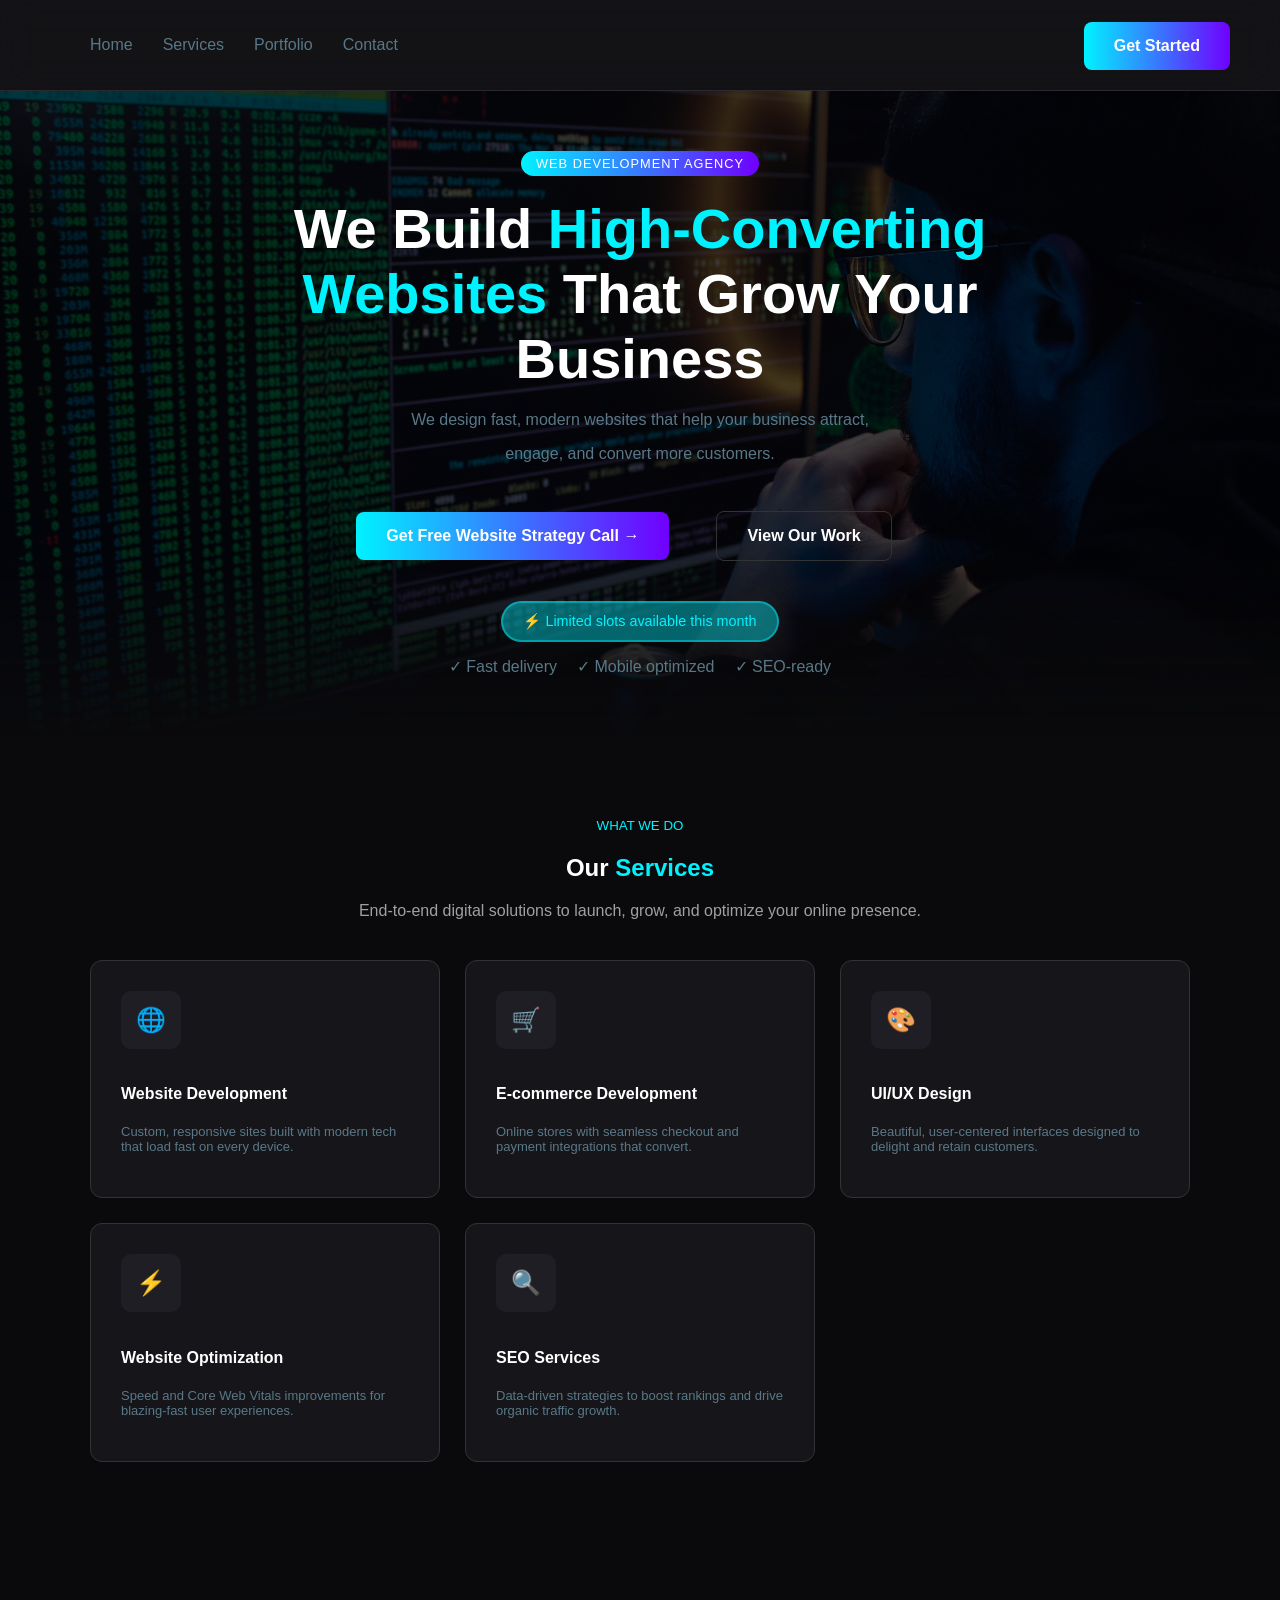
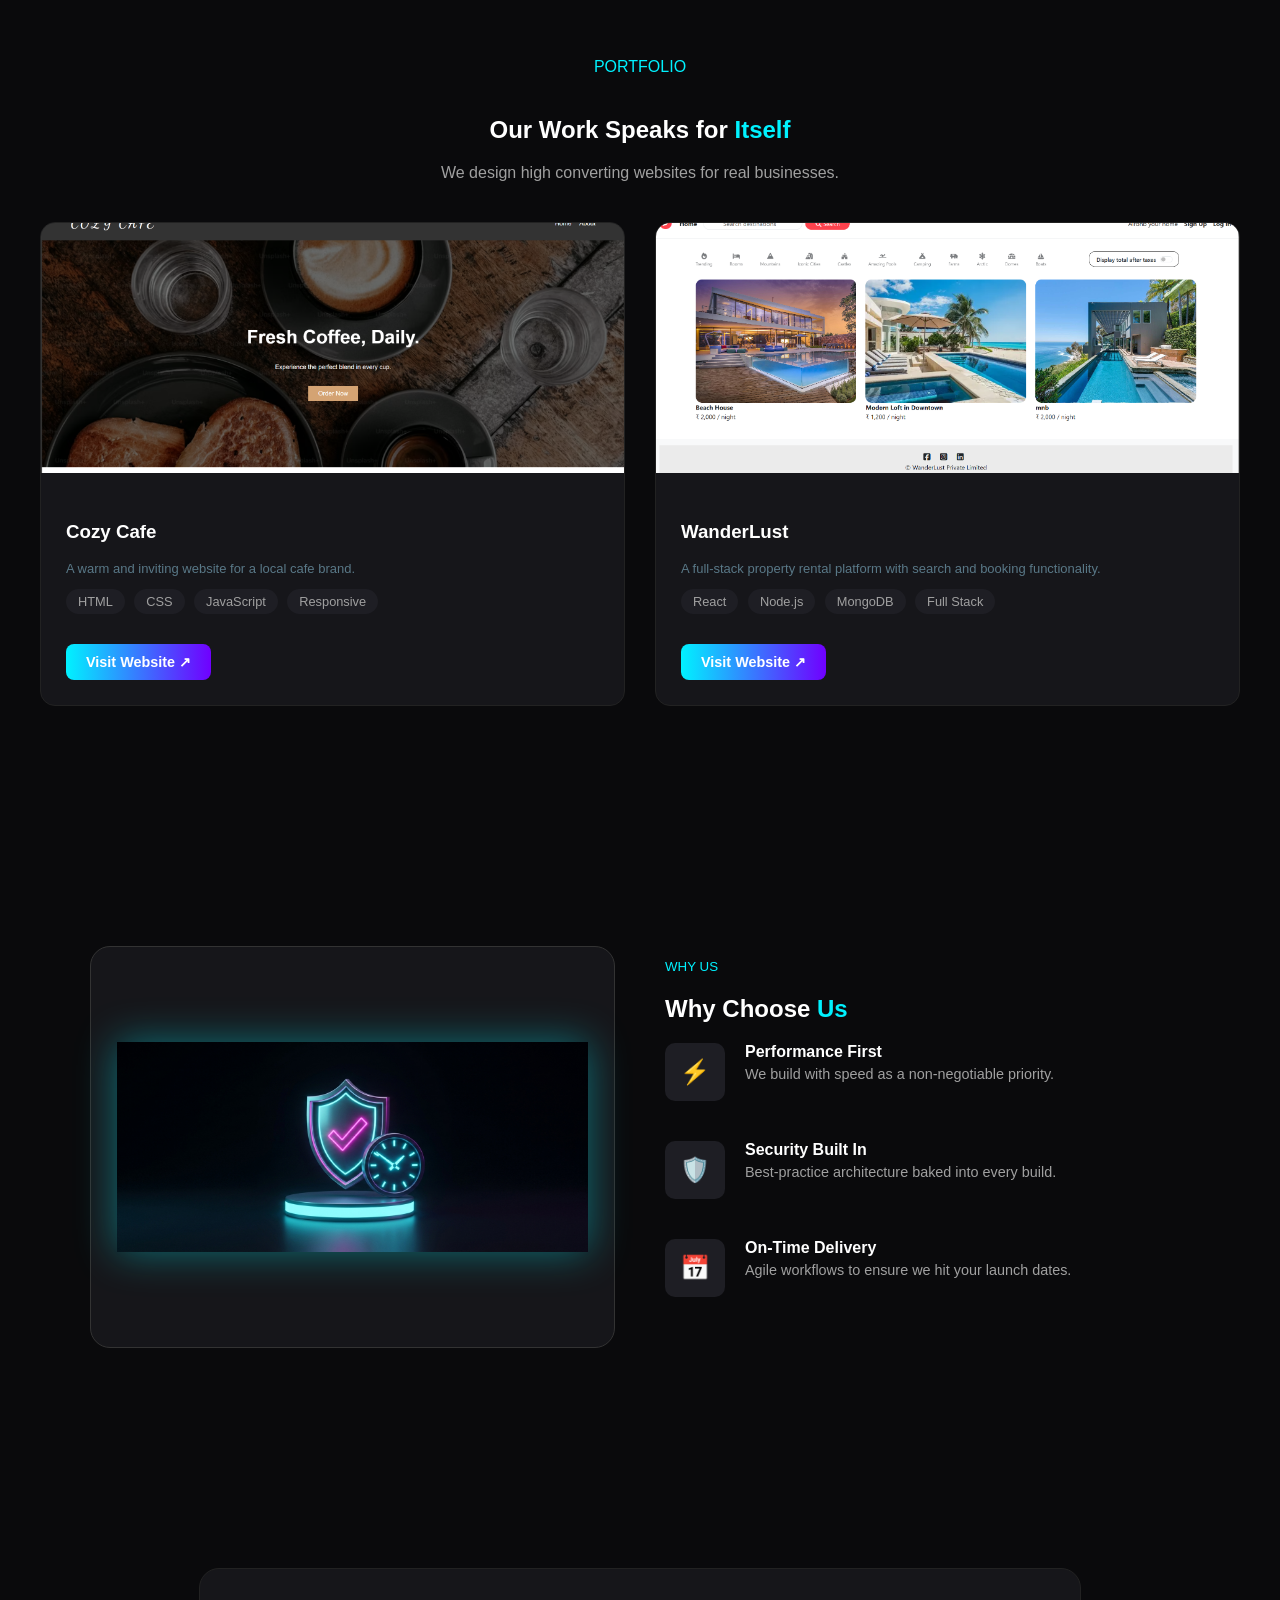
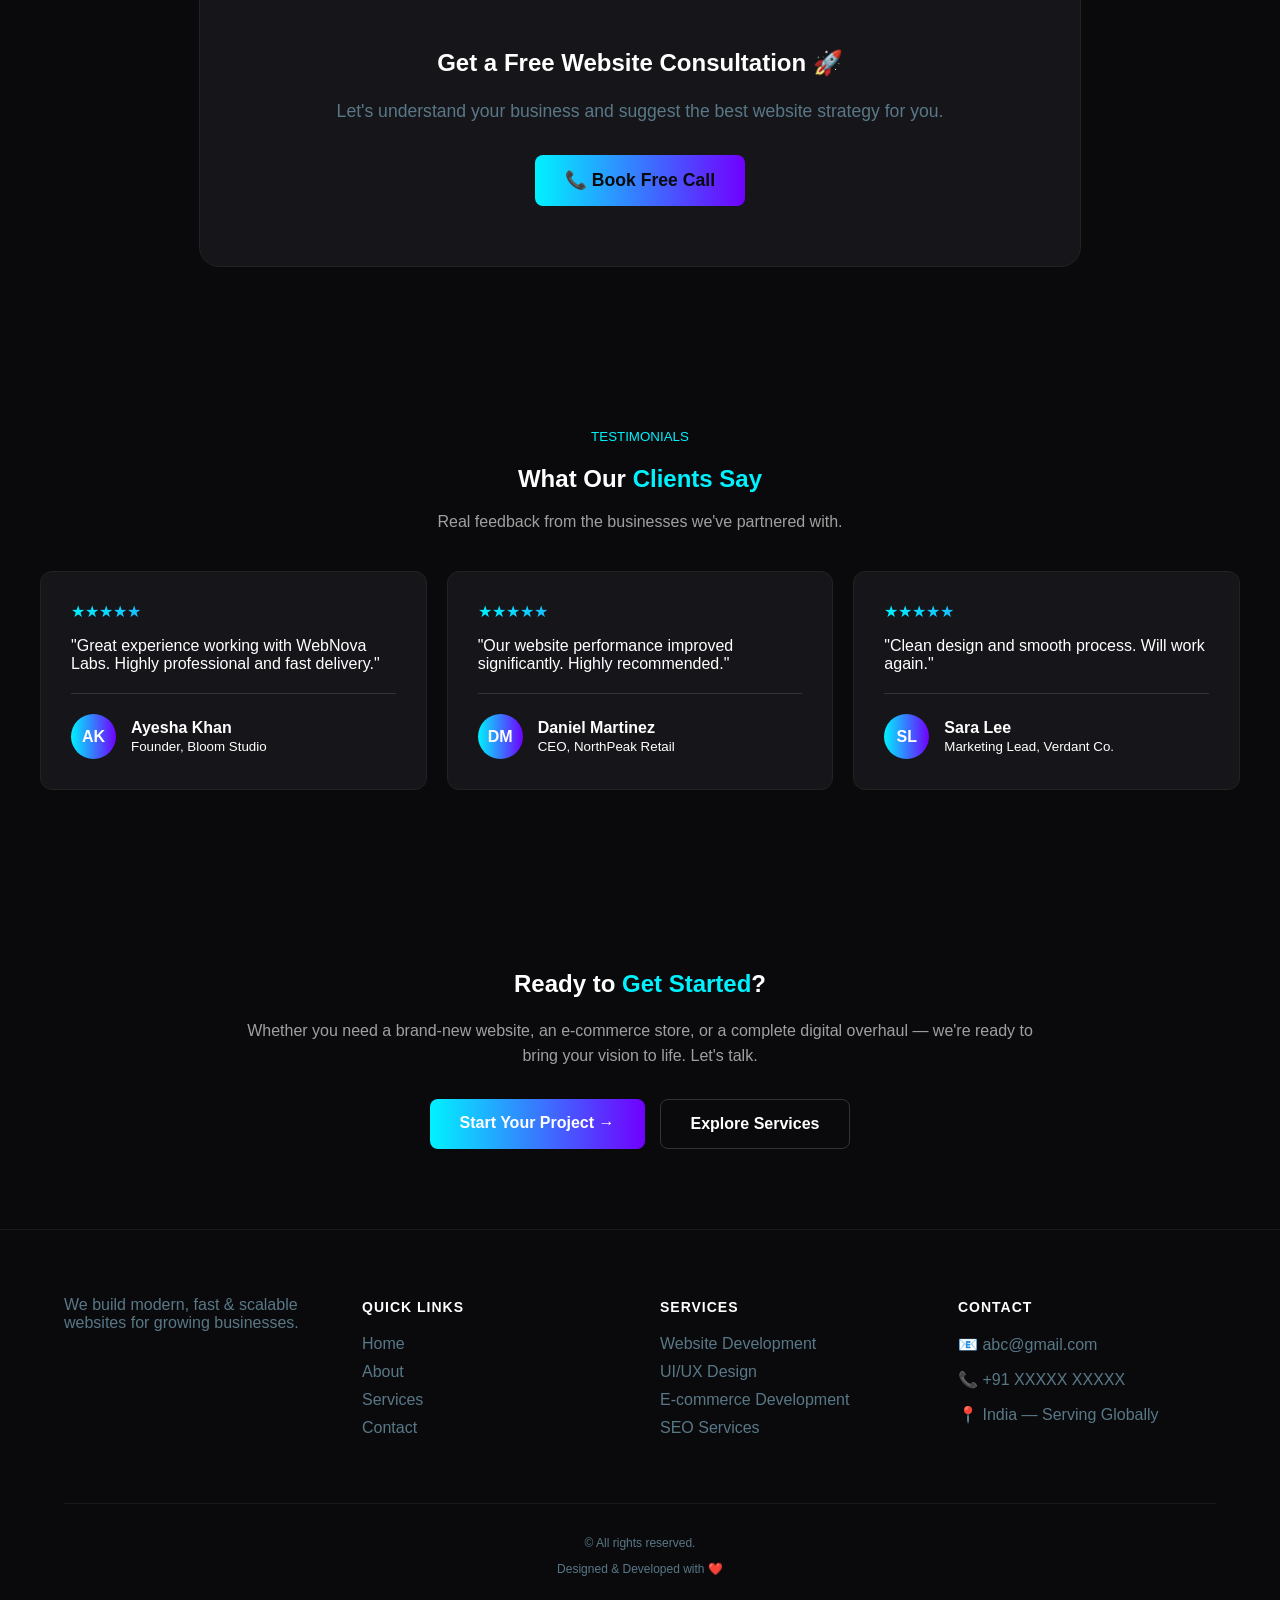
==== index.html @ 8cc88020 "first commit" ====
<!DOCTYPE html>
<html lang="en">
<head>
    <meta charset="UTF-8">
    <meta name="viewport" content="width=device-width, initial-scale=1.0">
    <title>WebNova Labs | High-Performance Web Development</title>
    <link rel="stylesheet" href="style.css">
</head>
<body>
    <header>
        <nav class="navbar">
            <ul class="nav-links">
                <li><a href="#home">Home</a></li>
                <li><a href="#services">Services</a></li>
                <li><a href="#portfolio">Portfolio</a></li>
                <li><a href="contact.html">Contact</a></li>
            </ul>

            <a href="contact.html" class="primary-btn">Get Started</a>

            <div class="hamburger" id="hamburger">
                <div class="bar"></div>
                <div class="bar"></div>
                <div class="bar"></div>
            </div>
        </nav>
    </header>

    <!-- Hero Section -->
    <section class="hero">
        <div class="hero-tag">WEB DEVELOPMENT AGENCY</div>
        <h1>We Build <span class="highlight">High-Converting Websites</span> That Grow Your Business</h1>
        <p>We design fast, modern websites that help your business attract,</p>
        <p>engage, and convert more customers.</p>
        <div class="cta-group">
            <a href="contact.html" class="primary-btn">Get Free Website Strategy Call →</a>
            <a href="#portfolio" class="secondary-btn">View Our Work</a>
        </div>
        <div class="hero-footer">
            <div class="badge"><span class="highlight">⚡ Limited slots available this month</span></div>
            <div class="features-list">
                <span>✓ Fast delivery</span> <span>✓ Mobile optimized</span> <span>✓ SEO-ready</span>
            </div>
        </div>
    </section>

    <!-- Services -->
    <section id="services" class="services">
        <small><span class="highlight">WHAT WE DO</span></small>
        <h2>Our <span class="highlight">Services</span></h2>
        <p class="subtitle">End-to-end digital solutions to launch, grow, and optimize your online presence.</p>
        <div class="services-grid">
            <div class="card">
                <div class="f-icon">🌐</div>
                <h4>Website Development</h4>
                <p>Custom, responsive sites built with modern tech that load fast on every device.</p>
            </div>
            <div class="card">
                <div class="f-icon">🛒</div>
                <h4>E-commerce Development</h4>
                <p>Online stores with seamless checkout and payment integrations that convert.</p>
            </div>
            <div class="card">
                <div class="f-icon">🎨</div>
                <h4>UI/UX Design</h4>
                <p>Beautiful, user-centered interfaces designed to delight and retain customers.</p>
            </div>
            <div class="card">
                <div class="f-icon">⚡</div>
                <h4>Website Optimization</h4>
                <p>Speed and Core Web Vitals improvements for blazing-fast user experiences.</p>
            </div>
            <div class="card">
                <div class="f-icon">🔍</div>
                <h4>SEO Services</h4>
                <p>Data-driven strategies to boost rankings and drive organic traffic growth.</p>
            </div>
        </div>
    </section>

    <!-- Portfolio Preview -->
    <section id="portfolio" class="portfolio">
        <p class="subtitle"><span class="highlight">PORTFOLIO</span></p>
        <h2>Our Work Speaks for <span class="highlight">Itself</span></h2>
        <p class="subtitle">We design high converting websites for real businesses.</p>
        
        <div class="portfolio-grid">
            <div class="project-card">
                <img src="portfolio1.png" alt="Cozy Cafe">
                <div class="project-content">
                    <h3>Cozy Cafe</h3>
                    <p>A warm and inviting website for a local cafe brand.</p>
                    <div class="tags">
                        <span>HTML</span> <span>CSS</span> <span>JavaScript</span> <span>Responsive</span>
                    </div>
                    <div class="project-btns">
                        <a href="https://illustrious-banoffee-2e2da3.netlify.app/" class="primary-btn">Visit Website ↗</a>
                    </div>
                </div>
            </div>

            <div class="project-card">
                <img src="portfolio2.png" alt="WanderLust">
                <div class="project-content">
                    <h3>WanderLust</h3>
                    <p>A full-stack property rental platform with search and booking functionality.</p>
                    <div class="tags">
                        <span>React</span> <span>Node.js</span> <span>MongoDB</span> <span>Full Stack</span>
                    </div>
                    <div class="project-btns">
                        <a href="https://wanderlust-yvnn.onrender.com/listings" class="primary-btn">Visit Website ↗</a>
                    </div>
                </div>
            </div>
        </div>
    </section>



    <!-- Why Choose Us -->
    <section id="why-us" class="why-us">
        <div class="why-container">
            <!-- Visual Side -->
            <div class="why-visual">
                <div class="placeholder-box">
                    <img src="Image1.png" alt="Why Choose Us" class="visual-asset">
                </div>
            </div>

            <!-- Content Side -->
            <div class="why-content">
                <small><span class="highlight">WHY US</span></small>
                <h2>Why Choose <span class="highlight">Us</span></h2>
                
                <div class="feature-list">
                    <div class="feature-item">
                        <div class="f-icon">⚡</div>
                        <div>
                            <h4>Performance First</h4>
                            <p>We build with speed as a non-negotiable priority.</p>
                        </div>
                    </div>
                    <div class="feature-item">
                        <div class="f-icon">🛡️</div>
                        <div>
                            <h4>Security Built In</h4>
                            <p>Best-practice architecture baked into every build.</p>
                        </div>
                    </div>
                    <div class="feature-item">
                        <div class="f-icon">📅</div>
                        <div>
                            <h4>On-Time Delivery</h4>
                            <p>Agile workflows to ensure we hit your launch dates.</p>
                        </div>
                    </div>
                </div>
            </div>
        </div>
    </section>

    <!-- CTA section -->
    <section class="cta-banner">
        <div class="cta-box">
            <h2>Get a Free Website Consultation 🚀</h2>
            <p>Let's understand your business and suggest the best website strategy for you.</p>
            <a href="contact.html" class="primary-btn">📞 Book Free Call</a>
        </div>
    </section>


    <!-- Testimonials -->
     <section class="testimonials">
        <small><span class="highlight">TESTIMONIALS</span></small>
        <h2>What Our <span class="highlight">Clients Say</span></h2>
        <p class="subtitle">Real feedback from the businesses we've partnered with.</p>

        <div class="testimonial-grid">
            <!-- Card 1 -->
            <div class="testi-card card">
                <div class="stars">★★★★★</div>
                <p>"Great experience working with WebNova Labs. Highly professional and fast delivery."</p>
                <hr>
                <div class="user-info">
                    <div class="avatar">AK</div>
                    <div><strong>Ayesha Khan</strong><br><small>Founder, Bloom Studio</small></div>
                </div>
            </div>
            <!-- Card 2 -->
            <div class="testi-card card">
                <div class="stars">★★★★★</div>
                <p>"Our website performance improved significantly. Highly recommended."</p>
                <hr>
                <div class="user-info">
                    <div class="avatar">DM</div>
                    <div><strong>Daniel Martinez</strong><br><small>CEO, NorthPeak Retail</small></div>
                </div>
            </div>
            <!-- Card 3 -->
            <div class="testi-card card">
                <div class="stars">★★★★★</div>
                <p>"Clean design and smooth process. Will work again."</p>
                <hr>
                <div class="user-info">
                    <div class="avatar">SL</div>
                    <div><strong>Sara Lee</strong><br><small>Marketing Lead, Verdant Co.</small></div>
                </div>
            </div>
        </div>
    </section>

    <!-- ContactSection -->
    <section class="contact-banner">
        <h2>Ready to <span class="highlight">Get Started</span>?</h2>
        <p>Whether you need a brand-new website, an e-commerce store, or a complete digital overhaul — we're ready to bring your   vision to life. Let's talk.</p>

        <div class="contact-buttons">
            <a href="contact.html" class="primary-btn">Start Your Project →</a>
            <a href="#services" class="secondary-btn">Explore Services</a>
        </div>
    </section>

    <footer class="footer">
        <div class="footer-container">
            <!-- Logo & Tagline -->
            <div class="footer-col">
                <p>We build modern, fast & scalable websites for growing businesses.</p>
            </div>

            <!-- Links Columns -->
            <div class="footer-col">
                <h4>QUICK LINKS</h4>
                <ul>
                    <li><a href="#home">Home</a></li>
                    <li><a href="#about">About</a></li>
                    <li><a href="#services">Services</a></li>
                    <li><a href="contact.html">Contact</a></li>
                </ul>
            </div>

            <div class="footer-col">
                <h4>SERVICES</h4>
                <ul>
                    <li>Website Development</li>
                    <li>UI/UX Design</li>
                    <li>E-commerce Development</li>
                    <li>SEO Services</li>
                </ul>
            </div>

            <!-- Contact Info -->
            <div class="footer-col">
                <h4>CONTACT</h4>
                <p>📧 abc@gmail.com</p>
                <p>📞 +91 XXXXX XXXXX</p>
                <p>📍 India — Serving Globally</p>
            </div>
        </div>

        <!-- Bottom Bar -->
        <div class="footer-bottom">
            <p>&copy; All rights reserved.</p>
            <p>Designed & Developed with ❤️</p>
        </div>
    </footer>


    <div id="mobile-menu" class="mobile-menu">
        <button class="close-btn">&times;</button>
        <ul>
            <li><a href="#home">Home</a></li>
            <li><a href="#about">About</a></li>
            <li><a href="#services">Services</a></li>
            <li><a href="contact.html">Contact</a></li>
        </ul>
        <a href="contact.html" class="primary-btn">Get Started</a>
    </div>
    <script src="app.js"></script>
</body>
</html>
---- style.css ----
/* Modern Dark Theme Variables */
:root {
    --bg-dark: #0a0a0c;
    --card-bg: #16161a;
    --accent-blue: #00f2ff; /* Electric Cyan */
    --text-main: #ffffff;
    --text-muted: #a0a0a0;
    --primary-gradient: linear-gradient(90deg, #00f2ff, #7000ff);
}
body {
    background-color: var(--bg-dark);
    color: var(--text-main);
    font-family: 'Inter', -apple-system, sans-serif;
    overflow-x: hidden;
    margin: 0;
    padding: 0;
}
html {
    scroll-behavior: smooth;
}
h1, h2 { color: var(--text-main); }


/* navbar */
header {
    position: sticky;
    top: 0;
    z-index: 1000;
    width: 100%;
    background-color: rgba(22, 22, 26, 0.8);
    backdrop-filter: blur(20px);
    border-bottom: 1px solid rgba(255, 255, 255, 0.1);
}

.navbar {
    display: flex;
    justify-content: space-between; 
    align-items: flex-end;
    padding: 20px 50px;
}

.nav-links {
    display: flex;
    list-style: none;
    gap: 30px;
}

.nav-links a {
    text-decoration: none;
    color: #597887;
    font-weight: 500;
    transition: 0.3s;
}

.nav-links a:hover {
    color: var(--accent-blue); 
}

.navbar .primary-btn {
    background: linear-gradient(90deg, #00f2ff, #7000ff);
    text-decoration: none;
    border-radius: 8px;
}

.hamburger {
    display: none; 
    cursor: pointer;
    position: relative;
    z-index: 10000; 
}

@media (max-width: 768px) {
    .nav-links { display: none; }
    .navbar .primary-btn {display: none;}
    .hamburger { display: block; margin-left: auto; cursor: pointer; }
    
    .navbar { padding: 20px; }
}

#mobile-menu {
    position: fixed;
    top: 0;
    left: 0;
    width: 100vw;       
    height: 50vh;      
    
    display: flex;
    flex-direction: column;
    justify-content: center;
    align-items: left;
    padding-left: 1rem;
    padding-right: 1rem;

    background-color: var(--bg-dark);
    z-index: 9999;
    
    transform: translateY(-100%);
    transition: transform 0.3s ease-in-out;
}
#mobile-menu.active {
    transform: translateY(0);
}
.mobile-menu .primary-btn{
    margin-right: 3rem;
}


/* Close Button Styling */
.close-btn {
    position: absolute;
    top: 20px;
    right: 20px;
    background: transparent;
    margin-right: 3rem;
    border: none;
    font-size: xx-large;
    color: white;
    cursor: pointer;
}

#mobile-menu ul {
    list-style: none;
    padding: 0;
    text-align: left;
}

#mobile-menu ul li {
    margin: 20px 0;
}

#mobile-menu ul li a {
    color: white;
    text-decoration: none;
    font-size: 1rem;
    font-weight: 600;
}

#mobile-menu .primary-btn {
    margin-top: 10px;
    display: inline-block;
    text-align: center;
}

.bar {
    width: 20px;
    height: 3px;
    background-color: white;
    margin: 5px 0;
    transition: 0.4s;
}


/* Hero Section */
.hero {
    position: relative;
    text-align: center;
    overflow: hidden; 
    width: 100%;
    padding-left: 10px;
    padding-right: 10px;
    box-sizing: border-box;
}
.hero::before {
    content: "";
    position: absolute;
    top: 0;
    left: 0;
    width: 100%;
    height: 100%;
    z-index: -1; 
    
    /* The Background Image */
    background-image: 
        linear-gradient(rgba(0, 0, 0, 0.7), rgba(0, 0, 0, 0.7)), 
        url('hero.jpg');
    background-size: cover;
    background-position: center; 
    
    -webkit-mask-image: linear-gradient(to bottom, black 10%, transparent 100%);
    mask-image: linear-gradient(to bottom, black 70%, transparent 100%);
}
.hero p{
    color: #597887;
}
.cta-group {
    display: flex;
    flex-direction: column;
    gap: 15px;              
    align-items: center;   
    margin-top: 3rem;
}
.hero a {
    margin-right: 0;        
    width: 80%;             
    max-width: 300px;
}
@media (min-width: 600px) {
    .cta-group {
        flex-direction: row;
        justify-content: center;
    }
    .hero a {
        width: auto;
        margin-right: 2rem;
    }
}
.hero-tag { 
    background: var(--primary-gradient); 
    display: inline-block; padding: 5px 15px; 
    border-radius: 20px; font-size: 0.8rem; letter-spacing: 1px;
}
.hero h1 { font-size: 3.5rem; max-width: 800px; margin: 20px auto; }
.hero-footer { margin-top: 40px; }
.badge { 
    background: rgba(0, 242, 255, 0.4); 
    display: inline-block; 
    padding: 10px 20px; 
    border-radius: 50px; 
    border: 2px solid rgba(0, 242, 255, 0.4);
    font-size: 0.9rem; 
    margin-bottom: 15px;
}
.features-list { 
    display: flex; 
    justify-content: center; 
    gap: 20px; 
    color: #597887;
}
@media (max-width: 600px) {
    .hero h1 {
        font-size: 2rem; 
    }
    .hero {
        padding: 60px 10px;
    }
}


/*services section */
.services { text-align: center; padding: 80px 20px; }


.services-grid { 
    display: grid; 
    grid-template-columns: repeat(auto-fit, minmax(300px, 1fr)); 
    gap: 25px; 
    max-width: 1100px; 
    margin: 0 auto 40px; 
}
.services-grid p{
    font-size: small;
    color: #597887;
}
.services .card { 
    padding: 30px; 
    text-align: left; 
    border-radius: 12px; 
    background: #16161a;
}
.f-icon { 
    display: inline-block; 
    background: #1e1e24; 
    padding: 12px; 
    border-radius: 8px; 
    margin-bottom: 15px; 
}


/* Cards & Portfolio */
.card, .project {
    background: var(--card-bg);
    border: 1px solid #333;
    transition: 0.3s;
}

.card:hover {
    border-color: var(--accent-blue);
    transform: translateY(-5px);
    /* box-shadow: 0 10px 20px rgba(233, 31, 31, 0.1); */
    box-shadow: 0 10px 20px rgba(140, 222, 227, 0.6);
}


/* Section Spacing */
section { padding: 60px 20px; text-align: center; }


/* portfolio section */
.portfolio-grid {
    display: grid;
    grid-template-columns: repeat(auto-fit, minmax(400px, 1fr));
    gap: 30px;
    max-width: 1200px;
    margin: 40px auto;
}
.portfolio-grid p{
    font-size: small;
    color: #597887;
}
.project-card {
    background: #16161a;
    border: 1px solid #222;
    border-radius: 15px;
    overflow: hidden;
    text-align: left;
    transition: 0.3s;
}
.project-card:hover {
    border-color: var(--accent-blue);
    transform: translateY(-5px);
    /* box-shadow: 0 10px 20px rgba(233, 31, 31, 0.1); */
    box-shadow: 0 10px 20px rgba(140, 222, 227, 0.6);
}
.project-card img {
    width: 100%;
    height: 250px;
    object-fit: cover;
}

.project-content { padding: 25px; }

.tags span {
    display: inline-block;
    background: #1e1e24;
    padding: 5px 12px;
    border-radius: 20px;
    font-size: 0.8rem;
    color: var(--text-muted);
    margin-right: 5px;
    margin-bottom: 10px;
}

.project-btns {
    display: flex;
    gap: 10px;
    margin-top: 20px;
}

.project-btns .primary-btn { padding: 10px 20px; font-size: 0.9rem; }
.project-btns .secondary-btn { padding: 10px 20px; font-size: 0.9rem; }

.services-grid, .portfolio-grid {
    grid-template-columns: repeat(auto-fit, minmax(280px, 1fr));
    padding: 0 20px; 
}


/* Why Choose Us */
.why-container { 
    display: flex; 
    align-items: center; 
    gap: 50px; 
    max-width: 1100px; 
    margin: auto; 
    padding: 80px 20px; 
}

.visual-asset {
    max-width: 90%;
    max-height: 90%;
    object-fit: cover;
    filter: drop-shadow(0 0 20px rgba(0, 242, 255, 0.4));
}

.why-visual { 
    flex: 1;
}

.why-content { 
    flex: 1;
    text-align: left; 
}

.placeholder-box { 
    background: #16161a; 
    height: 400px; 
    border-radius: 20px; 
    display: flex; 
    align-items: center; 
    justify-content: center; 
    font-size: 5rem;
    border: 1px solid #333;
}

.feature-item { 
    display: flex; 
    align-items: flex-start; 
    gap: 20px; 
    margin-bottom: 25px; 
}

.f-icon { 
    background: #1e1e24; 
    padding: 15px; 
    border-radius: 10px; 
    font-size: 1.5rem;
}

.feature-item h4 { margin: 0; color: white; }
.feature-item p { margin: 5px 0 0; color: var(--text-muted); font-size: 0.9rem; }

@media (max-width: 900px) {
    .why-container {
        flex-direction: column;
        text-align: center;
    }
    .why-content { text-align: center; }
}

/* CTA Container */
.cta-banner { 
    padding: 80px 20px; 
    background-color: var(--bg-dark); 
}

.cta-box {
    max-width: 800px;
    margin: 0 auto;
    padding: 60px 40px;
    background: #16161a; 
    border: 1px solid #222;
    border-radius: 20px;
    text-align: center;
}

.cta-box h2 {
    font-size: 1.5rem;
    margin-bottom: 20px;
    color: var(--text-main);
}

.cta-box p {
    color: #597887;
    font-size: 1.1rem;
    margin-bottom: 30px;
    line-height: 1.6;
}

.cta-box .primary-btn {
    display: inline-flex;
    color: #0a0a0c;
    align-items: center;
    /* gap: 2px; */
    font-size: 1.1rem;
}

.cta-box .icon{
    background-color: transparent;
}


/* Testimonials */
.testimonials { text-align: center; padding: 80px 20px; color: white; }
.highlight { color: var(--accent-blue); }
.subtitle { color: var(--text-muted); margin-bottom: 40px; }

.testimonial-grid { 
    display: grid; 
    grid-template-columns: repeat(auto-fit, minmax(350px, 1fr)); 
    gap: 20px; 
    max-width: 1200px; 
    margin: auto; 
}

.testi-card { 
    background: #16161a; 
    padding: 30px; 
    border-radius: 12px; 
    border: 1px solid #222; 
    text-align: left; 
}
.card:hover {
    border-color: var(--accent-blue);
    transform: translateY(-5px);
    /* box-shadow: 0 10px 20px rgba(233, 31, 31, 0.1); */
    box-shadow: 0 10px 20px rgba(140, 222, 227, 0.6);
}

.stars {
    background: var(--primary-gradient);
    -webkit-background-clip: text; /* For Chrome/Safari/Edge */
    background-clip: text;         /* The official standard */
    -webkit-text-fill-color: transparent;
}

.user-info { 
    display: flex; 
    align-items: center; 
    gap: 15px; 
    margin-top: 20px; 
}

.avatar {
    width: 45px;
    height: 45px;
    border-radius: 50%;
    display: flex;
    align-items: center;
    justify-content: center;
    font-weight: bold;
    color: #fff; 
    background: var(--primary-gradient);
}

hr { border: 0; border-top: 1px solid #333; margin: 20px 0; }

blockquote { font-style: italic; font-size: 1.2rem; margin: 20px auto; max-width: 700px; }


/* Contact Section */
.contact-banner { 
    text-align: center; 
    padding: 80px 20px; 
    max-width: 800px; 
    margin: auto; 
}

.contact-banner p { 
    color: var(--text-muted); 
    margin-bottom: 30px; 
    line-height: 1.6;
}

.contact-buttons { 
    display: flex; 
    justify-content: center; 
    gap: 15px; 
}

.primary-btn {
    background: linear-gradient(90deg, #00f2ff, #7000ff);
    color: white;
    padding: 15px 30px;
    text-decoration: none;
    border: none;
    border-radius: 8px;
    cursor: pointer;
    font-weight: bold;
    transition: 0.3s;
}

.secondary-btn {
    background: transparent;
    color: white;
    padding: 15px 30px;
    text-decoration: none;
    border: 1px solid #333;
    border-radius: 8px;
    cursor: pointer;
    font-weight: bold;
    transition: 0.3s;
}

.secondary-btn:hover { border-color: var(--accent-blue); }

@media (max-width: 600px) {
    .contact-buttons { flex-direction: column; }
}


/* Contact Form */
input, textarea {
    background: #1e1e24;
    border: 1px solid #333;
    color: white;
    padding: 15px;
}

input:focus {
    border-color: var(--accent-blue);
    outline: none;
}


/* Animation classes */
.fade-in {
    opacity: 0;
    transform: translateY(20px);
    transition: opacity 0.8s ease-out, transform 0.8s ease-out;
}

.fade-in.visible {
    opacity: 1;
    transform: translateY(0);
}


/*Contact.html Layout */
.contact-header{ 
   text-align: center;
   margin-top: 1rem;
}

.description{
    color: #597887;
}
.contact-container { 
    display: grid; 
    grid-template-columns: 1fr 1fr; 
    gap: 60px; 
    max-width: 1000px; 
    margin: 50px auto; 
    padding: 20px; 
}

.contact-info {
    display: flex;
    flex-direction: column;
    justify-content: flex-start; 
    text-align: left;            
}

.info-card {
    display: flex;
    align-items: center;
    justify-content: flex-start;
    gap: 20px;
    margin-bottom: 30px;
}

.icon { background: #16161a; padding: 15px; border-radius: 12px; }

.contact-form { 
    background: #16161a; 
    padding: 40px; 
    border-radius: 15px; 
}

.contact-form p, .info-card p{
    color: #597887;
    margin-bottom: 2rem;
    text-align: left;
}

.row { 
    display: grid; 
    grid-template-columns: 1fr 1fr; 
    gap: 25px; 
    margin-bottom: 5px; 
}

.form-group {
    display: flex;
    flex-direction: column;
    margin-bottom: 15px; 
}

.form-group h4 {
    text-align: left;
    margin: 0 0 8px 0; 
    font-size: 0.9rem;
    color: var(--text-main);
    font-weight: 500;
}

.form-group input, .form-group select, .form-group textarea {
    margin-bottom: 0;
    border-radius: 0.7rem;
    padding: 15px; 
    background: #0a0a0c; 
    border: 1px solid #333; 
    color: white; 
    font-size: 1rem;
}

.form-group input:hover, .form-group select:hover, .form-group textarea:hover{
    border-color: var(--accent-blue);
}

select {
    cursor: pointer;
}

.form-group {
    display: flex;
    flex-direction: column;
    width: 100%;
}

.submit-btn { 
    width: 100%; padding: 15px; border: none; border-radius: 8px; 
    background: linear-gradient(90deg, #00f2ff, #7000ff); 
    color: white; font-weight: bold; cursor: pointer; 
}



/* Footer */
.footer {
    background-color: #0a0a0c;
    color: #a0a0a0;
    padding: 50px 5%;
    border-top: 1px solid #1a1a1a;
}

.footer-container {
    display: grid;
    grid-template-columns: repeat(4, 1fr); /* 4 Columns */
    gap: 40px;
}

.footer-col h4 {
    color: #ffffff;
    margin-bottom: 20px;
    font-size: 14px;
    letter-spacing: 1px;
}

.footer-col ul {
    list-style: none;
    padding: 0;
}

.footer-col ul li , .footer p{
    margin-bottom: 10px;
    color: #597887;
}

.footer-col ul li a{
    color: #a0a0a0;
    color: #597887;
    text-decoration: none;
}

.footer-bottom {
    margin-top: 50px;
    padding-top: 20px;
    border-top: 1px solid #1a1a1a;
    text-align: center;
    font-size: 12px;
}

@media (max-width: 900px) {
    .footer-container {
        grid-template-columns: repeat(2, 1fr);
    }
}

@media (max-width: 600px) {
    .footer-container {
        grid-template-columns: 1fr;
    }
}
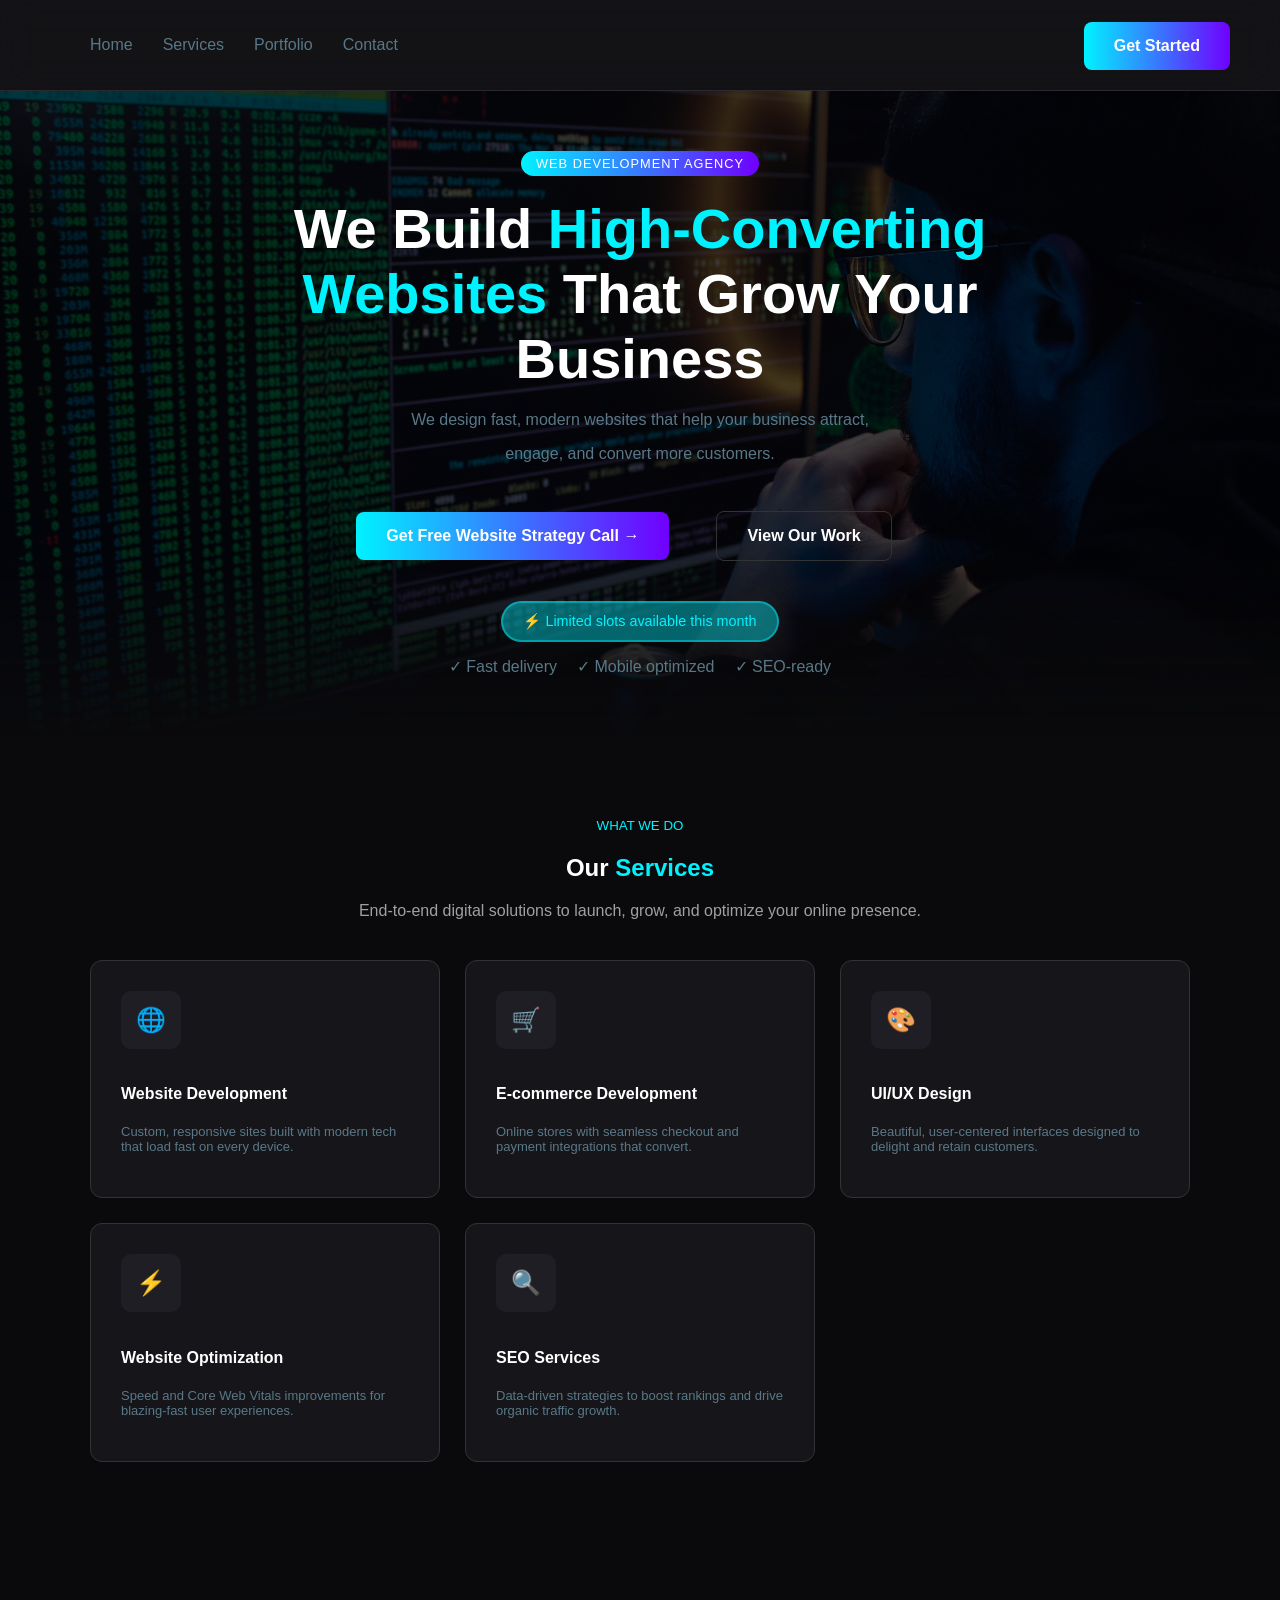
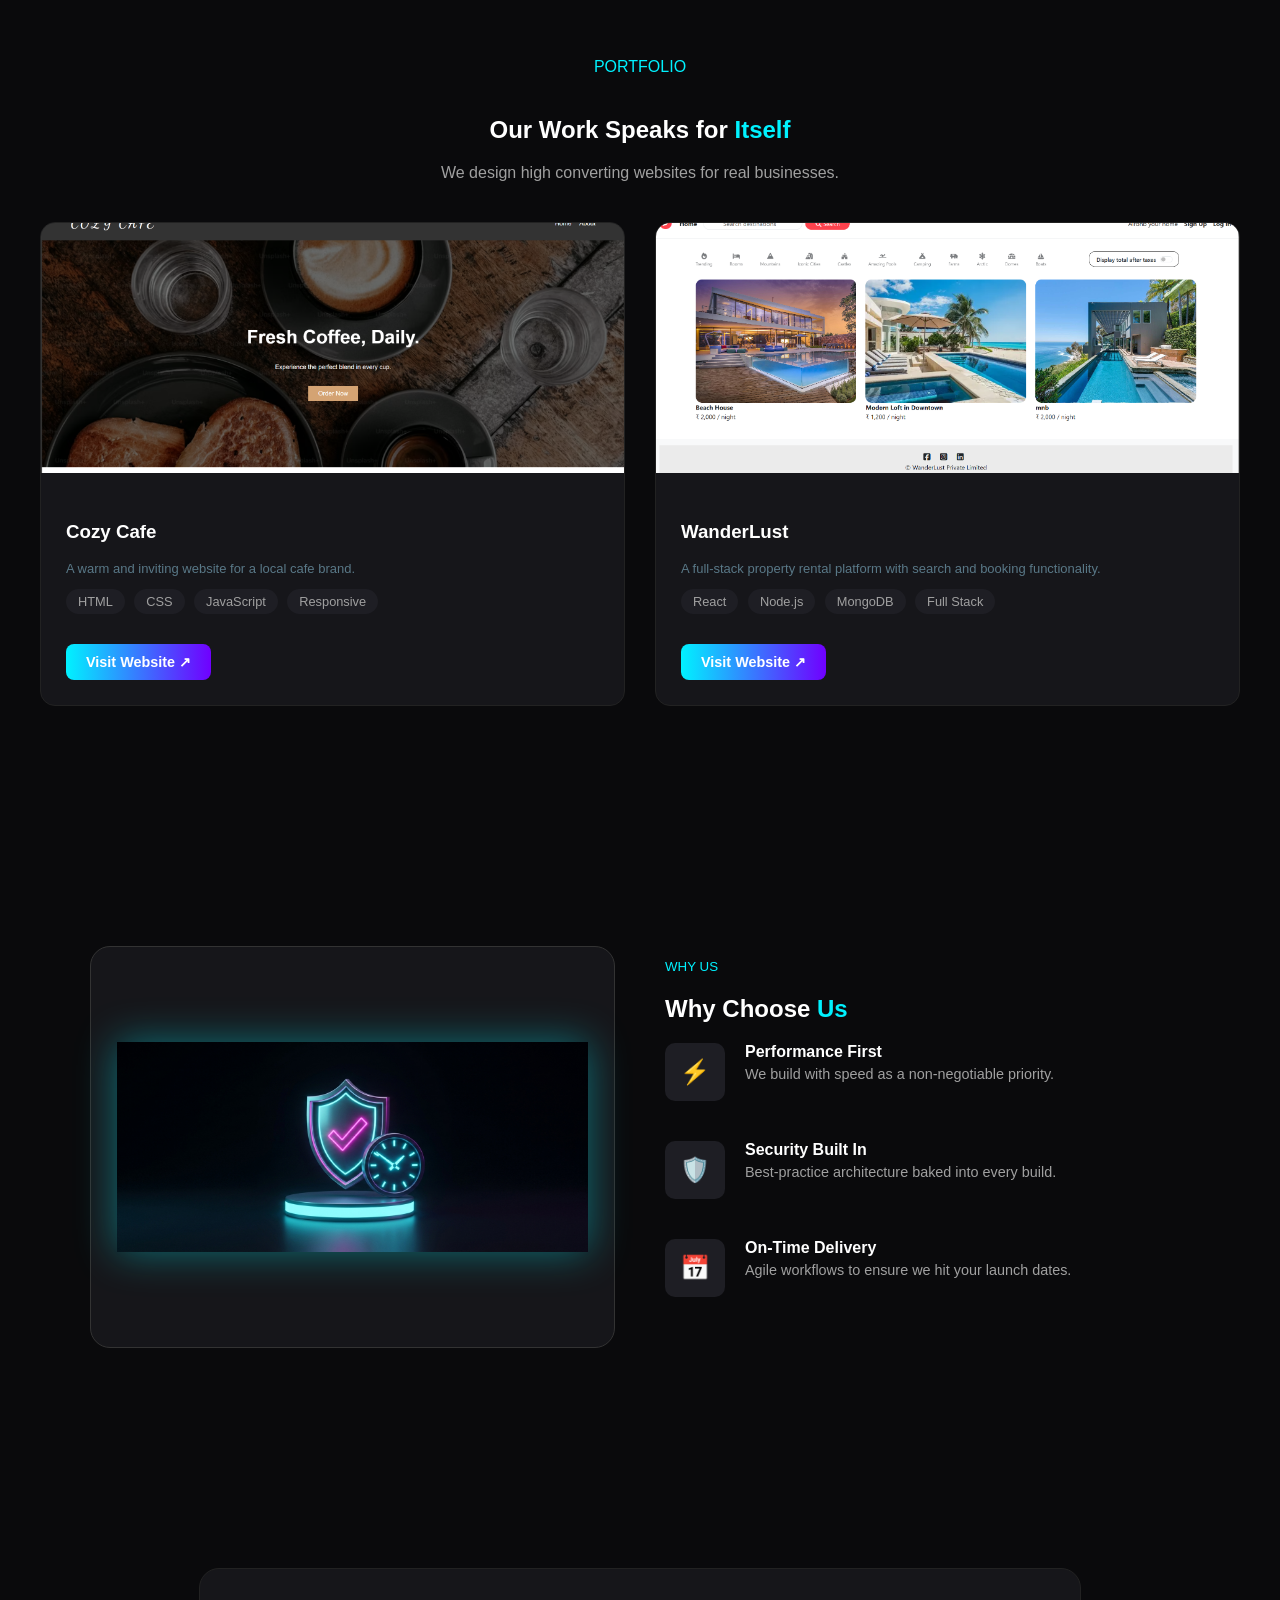
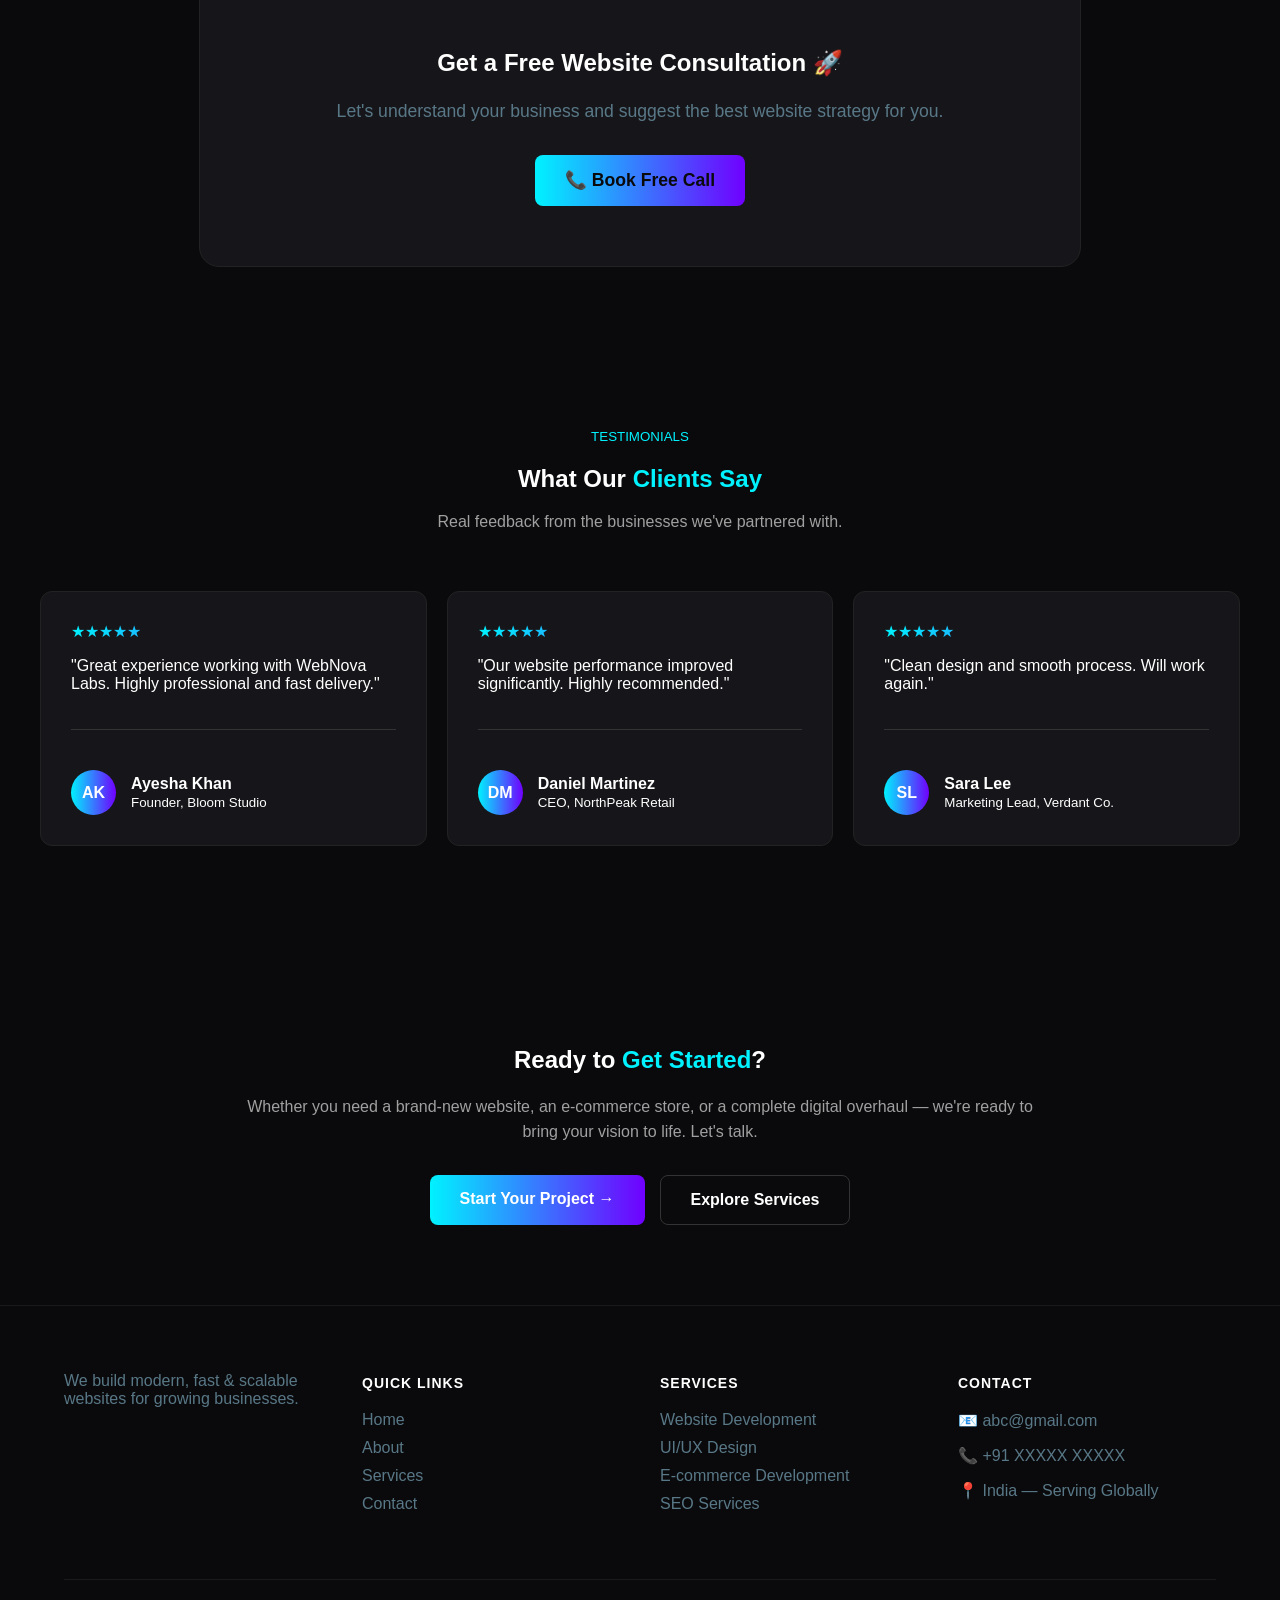
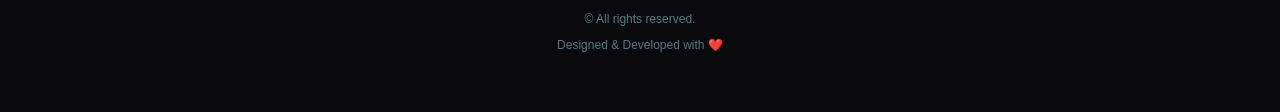
==== commit bfcfe2f6: "Update contact page responsiveness and testimonial grid" ====
--- a/index.html
+++ b/index.html
@@ -269,8 +269,8 @@
         <button class="close-btn">&times;</button>
         <ul>
             <li><a href="#home">Home</a></li>
-            <li><a href="#about">About</a></li>
             <li><a href="#services">Services</a></li>
+            <li><a href="#portfolio">Portfolio</a></li>
             <li><a href="contact.html">Contact</a></li>
         </ul>
         <a href="contact.html" class="primary-btn">Get Started</a>
--- a/style.css
+++ b/style.css
@@ -454,21 +454,27 @@
 .highlight { color: var(--accent-blue); }
 .subtitle { color: var(--text-muted); margin-bottom: 40px; }
 
-.testimonial-grid { 
-    display: grid; 
-    grid-template-columns: repeat(auto-fit, minmax(350px, 1fr)); 
-    gap: 20px; 
-    max-width: 1200px; 
-    margin: auto; 
-}
-
-.testi-card { 
-    background: #16161a; 
+
+.testimonial-grid {
+    display: grid;
+    grid-template-columns: repeat(auto-fit, minmax(300px, 1fr));
+    gap: 20px;
+    padding: 20px;
+    max-width: 1200px;
+    margin: 0 auto;
+}
+
+.testi-card {
+     background: #16161a; 
     padding: 30px; 
     border-radius: 12px; 
     border: 1px solid #222; 
     text-align: left; 
-}
+    display: flex;
+    flex-direction: column;
+    justify-content: space-between;
+}
+
 .card:hover {
     border-color: var(--accent-blue);
     transform: translateY(-5px);
@@ -505,7 +511,6 @@
 hr { border: 0; border-top: 1px solid #333; margin: 20px 0; }
 
 blockquote { font-style: italic; font-size: 1.2rem; margin: 20px auto; max-width: 700px; }
-
 
 /* Contact Section */
 .contact-banner { 
@@ -603,6 +608,44 @@
     padding: 20px; 
 }
 
+@media (max-width: 768px) {
+    .contact-container {
+        grid-template-columns: 1fr; 
+        gap: 30px;
+        margin: 30px auto;
+    }
+
+    .contact-info {
+        text-align: center;
+        align-items: center;
+    }
+
+    .info-card {
+        justify-content: center;
+        width: 17rem;
+    }
+
+    .row {
+        grid-template-columns: 1fr; 
+        gap: 15px;
+    }
+}
+
+.full-width, textarea, select, input {
+    width: 100%;
+    box-sizing: border-box;
+}
+
+
+@media (max-width: 600px) {
+    .contact-header h1 {
+        font-size: 2rem;
+    }
+    .contact-form {
+        padding: 20px; 
+    }
+}
+
 .contact-info {
     display: flex;
     flex-direction: column;
@@ -612,13 +655,24 @@
 
 .info-card {
     display: flex;
+    align-items: center; 
+    justify-content: flex-start;
+    gap: 15px; 
+    margin-bottom: 30px;
+}
+
+.icon {
+    background: #16161a; 
+    padding: 15px; 
+    border-radius: 12px;
+    width: 40px;
+    height: 40px; 
+    display: flex;
+    justify-content: center;
+    text-align: center;
     align-items: center;
-    justify-content: flex-start;
-    gap: 20px;
-    margin-bottom: 30px;
-}
-
-.icon { background: #16161a; padding: 15px; border-radius: 12px; }
+    flex-shrink: 0; 
+}
 
 .contact-form { 
     background: #16161a; 
